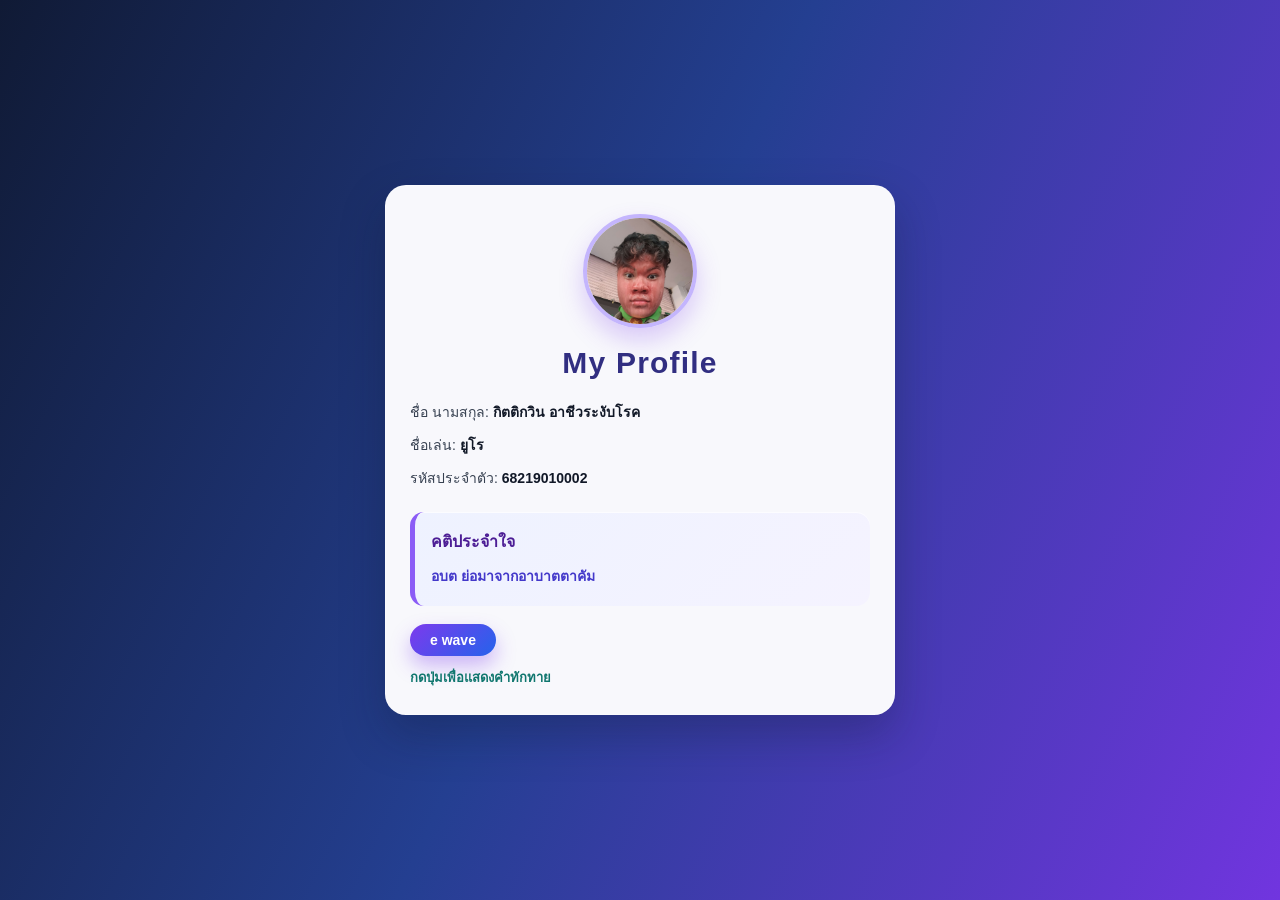
==== index.html @ 777dbc2d "Add profile website Co-authored-by: Copilot <223556219+Copilot@users.noreply.github.com>" ====
<!DOCTYPE html>
<html lang="th">
<head>
    <meta charset="UTF-8">
    <meta name="viewport" content="width=device-width, initial-scale=1.0">
    <title>My Profile</title>
    <link rel="stylesheet" href="style.css">
    <script src="script.js" defer></script>
</head>
<body>
    <main class="profile-card">
        <div class="profile-header">
            <img class="profile-photo" src="images/กูแดง.jpg" alt="รูปโปรไฟล์">
            <h1>My Profile</h1>
        </div>

        <p>ชื่อ นามสกุล: <span id="fullname">กิตติกวิน อาชีวระงับโรค</span></p>
        <p>ชื่อเล่น: <span id="nicname">ยูโร</span></p>
        <p>รหัสประจำตัว: <span id="studentID">68219010002</span></p>

        <div class="motto">
            <h2>คติประจำใจ</h2>
            <p id="motto">อบต ย่อมาจากอาบาตตาคัม</p>
        </div>

        <button id="greetingBtn" type="button">e wave</button>
        <p id="greetingMessage" aria-live="polite">กดปุ่มเพื่อแสดงคำทักทาย</p>
    </main>
</body>
</html>
---- style.css ----
* {
    box-sizing: border-box;
}

body {
    margin: 0;
    min-height: 100vh;
    display: flex;
    align-items: center;
    justify-content: center;
    padding: 20px;
    font-family: 'Segoe UI', Tahoma, Geneva, Verdana, sans-serif;
    background: linear-gradient(115deg, #101a35 0%, #243f91 48%, #7135df 100%);
    color: #1f2937;
}

.profile-card {
    width: min(100%, 510px);
    padding: 28px 24px 24px;
    border-radius: 21px;
    background: #f8f8fc;
    box-shadow: 0 20px 45px rgba(15, 23, 42, 0.28);
    border: 1px solid rgba(255, 255, 255, 0.3);
    line-height: 1.8;
}

.profile-header {
    display: flex;
    flex-direction: column;
    align-items: center;
    gap: 16px;
    margin-bottom: 18px;
    text-align: center;
}

.profile-photo {
    width: 114px;
    height: 114px;
    border-radius: 50%;
    border: 4px solid #c4b5fd;
    box-shadow: 0 12px 25px rgba(124, 58, 237, 0.25);
    object-fit: cover;
    display: block;
}

h1 {
    margin: 0;
    color: #312e81;
    font-size: 30px;
    line-height: 1.25;
    letter-spacing: 0.04em;
}

.profile-card p {
    margin: 8px 0;
    font-size: 14px;
    color: #374151;
}

#fullname,
#nicname,
#studentID {
    font-weight: 700;
    color: #111827;
}

.motto {
    margin-top: 20px;
    padding: 16px;
    border-radius: 14px;
    background: linear-gradient(135deg, #eef2ff, #f5f3ff);
    border-left: 5px solid #8b5cf6;
    box-shadow: inset 0 1px 0 rgba(255, 255, 255, 0.8);
}

.motto h2 {
    margin: 0 0 8px;
    font-size: 16px;
    color: #4c1d95;
}

.motto p {
    margin: 0;
    color: #4338ca;
    font-weight: 600;
}

button {
    margin-top: 18px;
    padding: 8px 20px;
    border: none;
    border-radius: 999px;
    background: linear-gradient(135deg, #7c3aed, #2563eb);
    color: white;
    font-size: 14px;
    font-weight: 700;
    cursor: pointer;
    box-shadow: 0 10px 20px rgba(124, 58, 237, 0.35);
    transition: transform 0.2s ease, box-shadow 0.2s ease, filter 0.2s ease;
}

button:hover {
    transform: translateY(-2px);
    box-shadow: 0 14px 26px rgba(124, 58, 237, 0.4);
    filter: brightness(1.08);
}

button:active {
    transform: translateY(0);
}

#greetingMessage {
    min-height: 24px;
    margin: 10px 0 0;
    color: #0f766e;
    font-weight: 700;
    font-size: 13px;
}

@media (max-width: 480px) {
    body {
        padding: 14px;
    }

    .profile-card {
        padding: 24px 20px;
    }
}
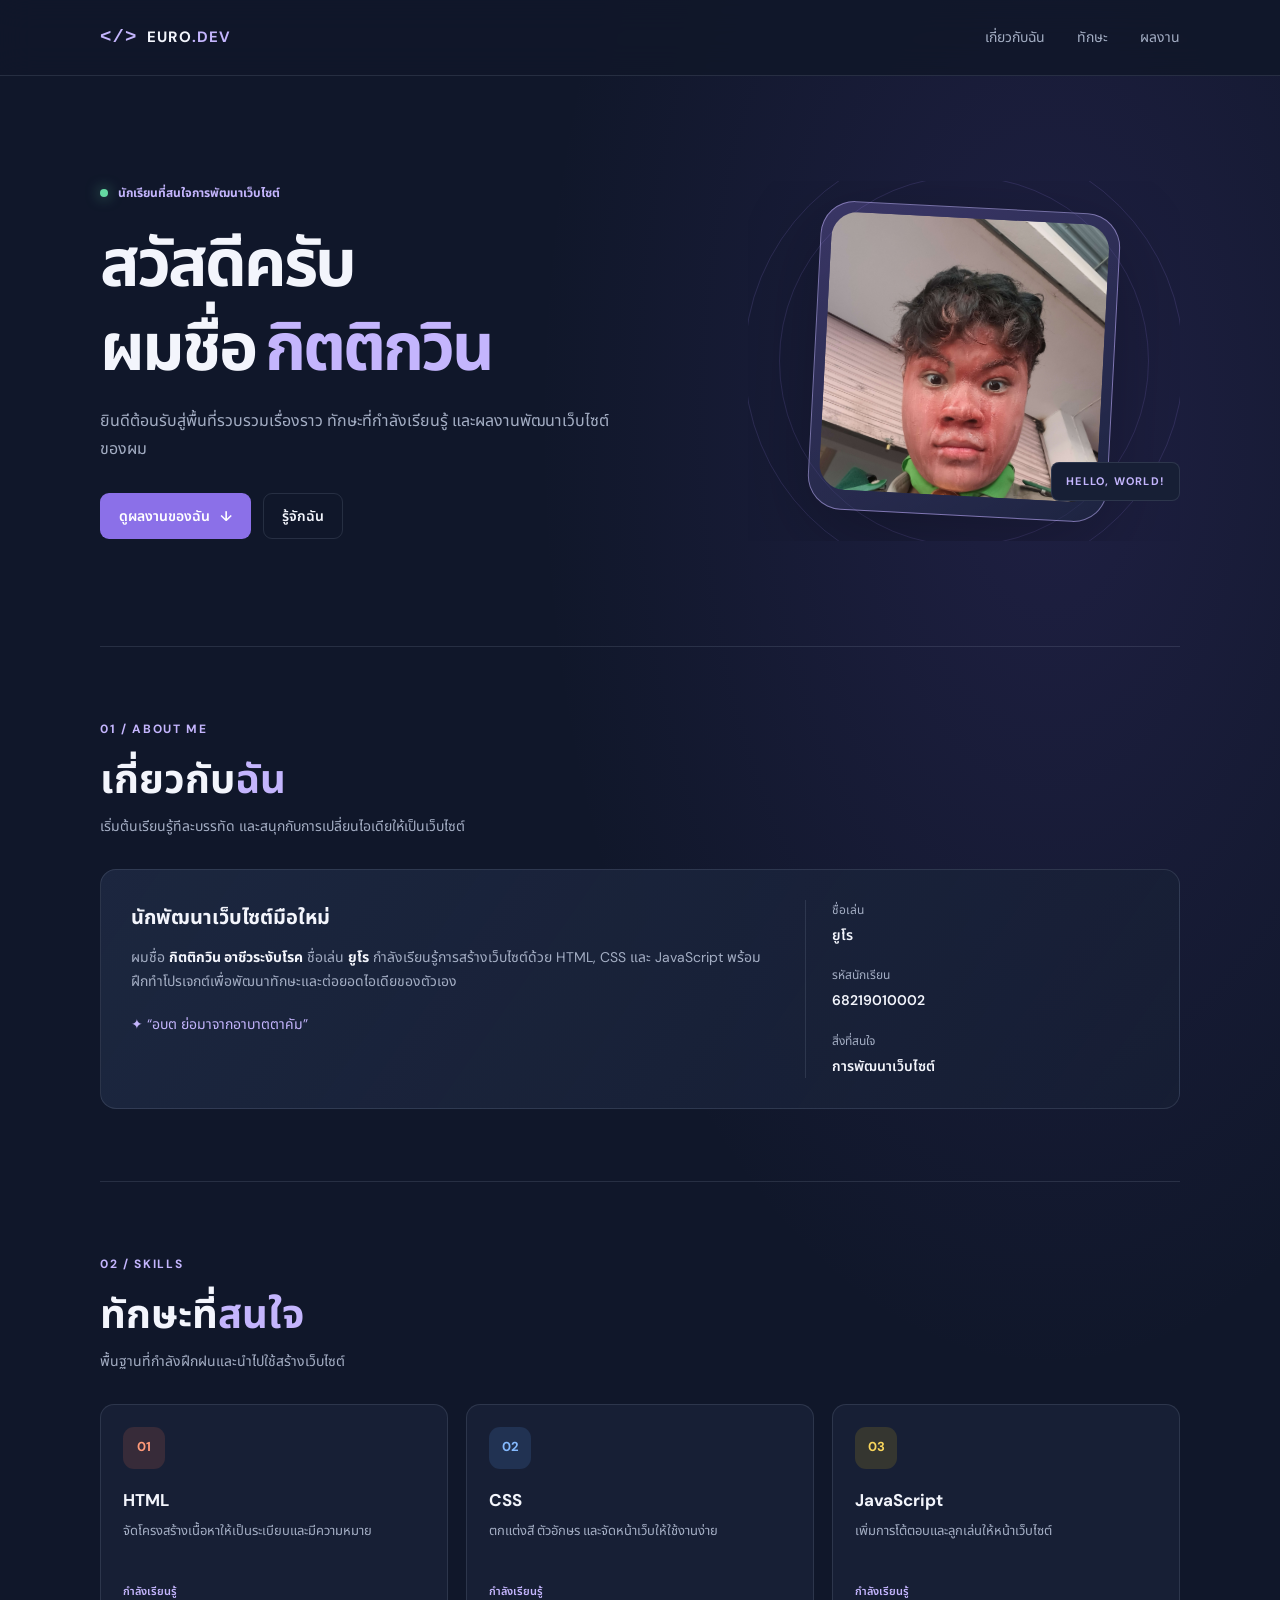
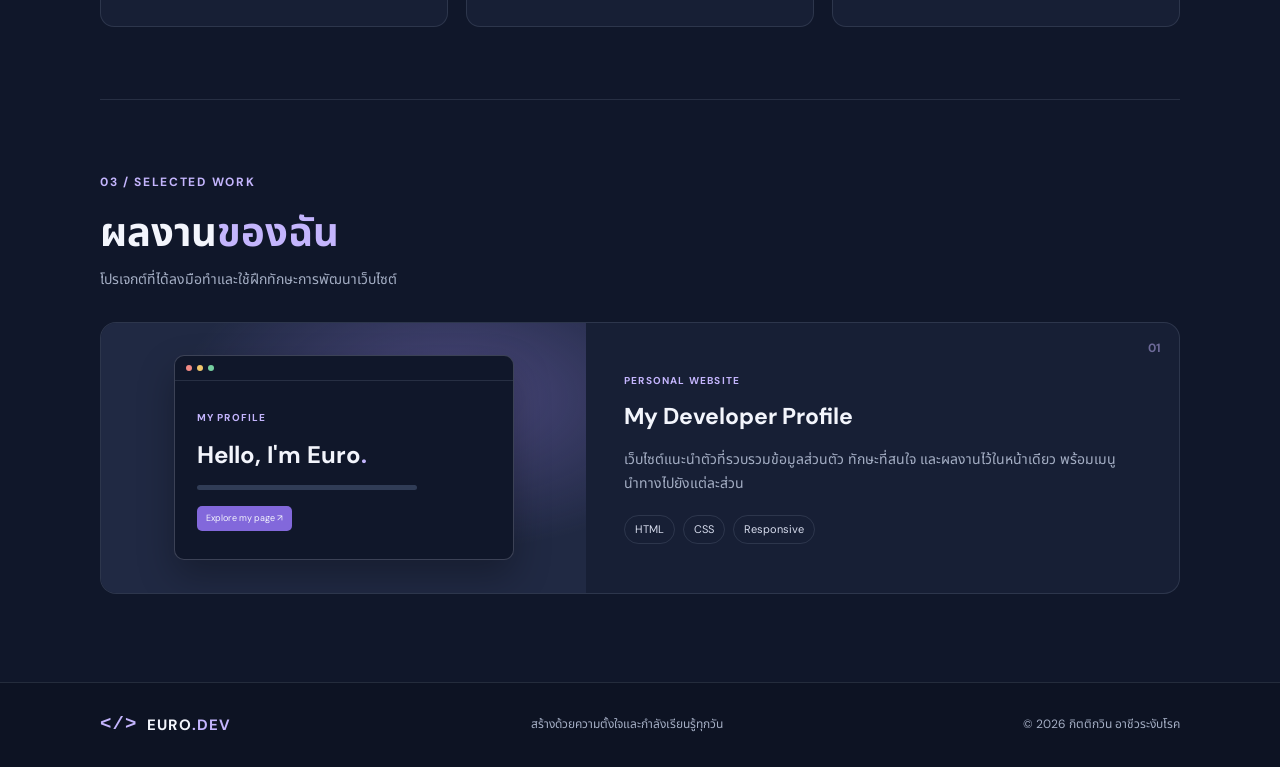
==== commit f8c5a2ef: "Build developer portfolio page Co-authored-by: Copilot <223556219+Copilot@users.noreply.github.com>" ====
--- a/index.html
+++ b/index.html
@@ -3,28 +3,159 @@
 <head>
     <meta charset="UTF-8">
     <meta name="viewport" content="width=device-width, initial-scale=1.0">
-    <title>My Profile</title>
+    <meta name="theme-color" content="#10172a">
+    <meta name="description" content="My Developer Portfolio — เว็บไซต์แนะนำตัวและผลงานของกิตติกวิน อาชีวระงับโรค">
+    <title>My Developer Portfolio | กิตติกวิน</title>
     <link rel="stylesheet" href="style.css">
-    <script src="script.js" defer></script>
 </head>
 <body>
-    <main class="profile-card">
-        <div class="profile-header">
-            <img class="profile-photo" src="images/กูแดง.jpg" alt="รูปโปรไฟล์">
-            <h1>My Profile</h1>
+    <header class="site-header">
+        <a class="brand" href="#home" aria-label="กลับไปส่วนหน้าหลัก">
+            <span class="brand-mark">&lt;/&gt;</span>
+            <span>EURO<span class="brand-accent">.DEV</span></span>
+        </a>
+
+        <nav class="site-nav" aria-label="เมนูหลัก">
+            <a href="#about">เกี่ยวกับฉัน</a>
+            <a href="#skills">ทักษะ</a>
+            <a href="#projects">ผลงาน</a>
+        </nav>
+    </header>
+
+    <main>
+        <section class="hero section-shell" id="home" aria-labelledby="hero-title">
+            <div class="hero-copy">
+                <p class="eyebrow"><span class="status-dot"></span> นักเรียนที่สนใจการพัฒนาเว็บไซต์</p>
+                <h1 id="hero-title">สวัสดีครับ<br>ผมชื่อ <span>กิตติกวิน</span></h1>
+                <p class="hero-description">
+                    ยินดีต้อนรับสู่พื้นที่รวบรวมเรื่องราว ทักษะที่กำลังเรียนรู้
+                    และผลงานพัฒนาเว็บไซต์ของผม
+                </p>
+                <div class="hero-actions">
+                    <a class="button button-primary" href="#projects">ดูผลงานของฉัน <span aria-hidden="true">↓</span></a>
+                    <a class="button button-secondary" href="#about">รู้จักฉัน</a>
+                </div>
+            </div>
+
+            <div class="hero-visual">
+                <div class="photo-frame">
+                    <img src="images/กูแดง.jpg" alt="รูปโปรไฟล์ของกิตติกวิน">
+                </div>
+                <span class="floating-tag">HELLO, WORLD!</span>
+                <span class="visual-orbit orbit-one" aria-hidden="true"></span>
+                <span class="visual-orbit orbit-two" aria-hidden="true"></span>
+            </div>
+        </section>
+
+        <section class="content-section section-shell" id="about" aria-labelledby="about-title">
+            <div class="section-heading">
+                <p class="eyebrow">01 / ABOUT ME</p>
+                <h2 id="about-title">เกี่ยวกับ<span>ฉัน</span></h2>
+                <p>เริ่มต้นเรียนรู้ทีละบรรทัด และสนุกกับการเปลี่ยนไอเดียให้เป็นเว็บไซต์</p>
+            </div>
+
+            <div class="about-card">
+                <div class="about-copy">
+                    <h3>นักพัฒนาเว็บไซต์มือใหม่</h3>
+                    <p>
+                        ผมชื่อ <strong>กิตติกวิน อาชีวระงับโรค</strong> ชื่อเล่น <strong>ยูโร</strong>
+                        กำลังเรียนรู้การสร้างเว็บไซต์ด้วย HTML, CSS และ JavaScript
+                        พร้อมฝึกทำโปรเจกต์เพื่อพัฒนาทักษะและต่อยอดไอเดียของตัวเอง
+                    </p>
+                    <p class="motto"><span aria-hidden="true">✦</span> “อบต ย่อมาจากอาบาตตาคัม”</p>
+                </div>
+                <dl class="profile-details">
+                    <div>
+                        <dt>ชื่อเล่น</dt>
+                        <dd>ยูโร</dd>
+                    </div>
+                    <div>
+                        <dt>รหัสนักเรียน</dt>
+                        <dd>68219010002</dd>
+                    </div>
+                    <div>
+                        <dt>สิ่งที่สนใจ</dt>
+                        <dd>การพัฒนาเว็บไซต์</dd>
+                    </div>
+                </dl>
+            </div>
+        </section>
+
+        <section class="content-section section-shell" id="skills" aria-labelledby="skills-title">
+            <div class="section-heading">
+                <p class="eyebrow">02 / SKILLS</p>
+                <h2 id="skills-title">ทักษะที่<span>สนใจ</span></h2>
+                <p>พื้นฐานที่กำลังฝึกฝนและนำไปใช้สร้างเว็บไซต์</p>
+            </div>
+
+            <ul class="skills-grid">
+                <li class="skill-card">
+                    <span class="skill-icon html-icon" aria-hidden="true">01</span>
+                    <h3>HTML</h3>
+                    <p>จัดโครงสร้างเนื้อหาให้เป็นระเบียบและมีความหมาย</p>
+                    <span class="skill-level">กำลังเรียนรู้</span>
+                </li>
+                <li class="skill-card">
+                    <span class="skill-icon css-icon" aria-hidden="true">02</span>
+                    <h3>CSS</h3>
+                    <p>ตกแต่งสี ตัวอักษร และจัดหน้าเว็บให้ใช้งานง่าย</p>
+                    <span class="skill-level">กำลังเรียนรู้</span>
+                </li>
+                <li class="skill-card">
+                    <span class="skill-icon js-icon" aria-hidden="true">03</span>
+                    <h3>JavaScript</h3>
+                    <p>เพิ่มการโต้ตอบและลูกเล่นให้หน้าเว็บไซต์</p>
+                    <span class="skill-level">กำลังเรียนรู้</span>
+                </li>
+            </ul>
+        </section>
+
+        <section class="content-section projects-section section-shell" id="projects" aria-labelledby="projects-title">
+            <div class="section-heading">
+                <p class="eyebrow">03 / SELECTED WORK</p>
+                <h2 id="projects-title">ผลงาน<span>ของฉัน</span></h2>
+                <p>โปรเจกต์ที่ได้ลงมือทำและใช้ฝึกทักษะการพัฒนาเว็บไซต์</p>
+            </div>
+
+            <article class="project-card">
+                <div class="project-preview" aria-hidden="true">
+                    <div class="preview-window">
+                        <div class="preview-toolbar"><i></i><i></i><i></i></div>
+                        <div class="preview-content">
+                            <span class="preview-label">MY PROFILE</span>
+                            <span class="preview-title">Hello, I'm Euro<span>.</span></span>
+                            <span class="preview-line"></span>
+                            <span class="preview-button">Explore my page ↗</span>
+                        </div>
+                    </div>
+                </div>
+                <div class="project-copy">
+                    <p class="project-type">PERSONAL WEBSITE</p>
+                    <h3>My Developer Profile</h3>
+                    <p>
+                        เว็บไซต์แนะนำตัวที่รวบรวมข้อมูลส่วนตัว ทักษะที่สนใจ
+                        และผลงานไว้ในหน้าเดียว พร้อมเมนูนำทางไปยังแต่ละส่วน
+                    </p>
+                    <ul class="project-tags" aria-label="เทคโนโลยีที่ใช้">
+                        <li>HTML</li>
+                        <li>CSS</li>
+                        <li>Responsive</li>
+                    </ul>
+                </div>
+                <span class="project-number" aria-hidden="true">01</span>
+            </article>
+        </section>
+    </main>
+
+    <footer class="site-footer">
+        <div class="section-shell footer-inner">
+            <a class="brand" href="#home" aria-label="กลับไปด้านบน">
+                <span class="brand-mark">&lt;/&gt;</span>
+                <span>EURO<span class="brand-accent">.DEV</span></span>
+            </a>
+            <p>สร้างด้วยความตั้งใจและกำลังเรียนรู้ทุกวัน</p>
+            <small>© 2026 กิตติกวิน อาชีวระงับโรค</small>
         </div>
-
-        <p>ชื่อ นามสกุล: <span id="fullname">กิตติกวิน อาชีวระงับโรค</span></p>
-        <p>ชื่อเล่น: <span id="nicname">ยูโร</span></p>
-        <p>รหัสประจำตัว: <span id="studentID">68219010002</span></p>
-
-        <div class="motto">
-            <h2>คติประจำใจ</h2>
-            <p id="motto">อบต ย่อมาจากอาบาตตาคัม</p>
-        </div>
-
-        <button id="greetingBtn" type="button">e wave</button>
-        <p id="greetingMessage" aria-live="polite">กดปุ่มเพื่อแสดงคำทักทาย</p>
-    </main>
+    </footer>
 </body>
-</html>+</html>
--- a/style.css
+++ b/style.css
@@ -1,128 +1,763 @@
+@import url('https://fonts.googleapis.com/css2?family=DM+Sans:wght@400;500;600;700&family=Noto+Sans+Thai:wght@400;500;600;700;800&display=swap');
+
+:root {
+    color-scheme: dark;
+    --background: #10172a;
+    --surface: #171f35;
+    --surface-light: #1d2841;
+    --text: #f3f5fc;
+    --muted: #a4aec4;
+    --accent: #a78bfa;
+    --accent-bright: #c4b5fd;
+    --line: rgba(195, 205, 229, 0.13);
+}
+
 * {
     box-sizing: border-box;
 }
 
+html {
+    scroll-behavior: smooth;
+    scroll-padding-top: 88px;
+}
+
 body {
-    margin: 0;
-    min-height: 100vh;
+    min-width: 320px;
+    margin: 0;
+    background:
+        radial-gradient(ellipse at 82% 18%, rgba(108, 76, 195, 0.16), transparent 32rem),
+        var(--background);
+    color: var(--text);
+    font-family: 'DM Sans', 'Noto Sans Thai', sans-serif;
+    line-height: 1.75;
+}
+
+a {
+    color: inherit;
+    text-decoration: none;
+}
+
+.section-shell {
+    width: min(100% - 48px, 1080px);
+    margin-inline: auto;
+}
+
+.site-header {
+    position: sticky;
+    z-index: 10;
+    top: 0;
+    display: flex;
+    min-height: 76px;
+    align-items: center;
+    justify-content: space-between;
+    padding-inline: max(24px, calc((100vw - 1080px) / 2));
+    border-bottom: 1px solid var(--line);
+    background: rgba(16, 23, 42, 0.88);
+    backdrop-filter: blur(16px);
+}
+
+.brand {
+    display: inline-flex;
+    align-items: center;
+    gap: 10px;
+    font-size: 15px;
+    font-weight: 700;
+    letter-spacing: 0.07em;
+}
+
+.brand-mark {
+    color: var(--accent-bright);
+    font-family: monospace;
+    font-size: 19px;
+}
+
+.brand-accent {
+    color: var(--accent-bright);
+}
+
+.site-nav {
     display: flex;
     align-items: center;
+    gap: 32px;
+}
+
+.site-nav a {
+    color: var(--muted);
+    font-size: 14px;
+    transition: color 0.2s ease;
+}
+
+.site-nav a:hover,
+.site-nav a:focus-visible {
+    color: var(--accent-bright);
+}
+
+.hero {
+    display: grid;
+    min-height: 570px;
+    grid-template-columns: 1.15fr 0.85fr;
+    align-items: center;
+    gap: 64px;
+    padding-block: 76px;
+}
+
+.hero-copy {
+    position: relative;
+    z-index: 1;
+}
+
+.eyebrow {
+    margin: 0 0 12px;
+    color: var(--accent-bright);
+    font-size: 12px;
+    font-weight: 700;
+    letter-spacing: 0.14em;
+}
+
+.hero .eyebrow {
+    display: flex;
+    align-items: center;
+    gap: 10px;
+    letter-spacing: 0;
+}
+
+.status-dot {
+    width: 8px;
+    height: 8px;
+    border-radius: 50%;
+    background: #64d9a2;
+    box-shadow: 0 0 14px rgba(100, 217, 162, 0.65);
+}
+
+.hero h1 {
+    margin: 18px 0;
+    font-size: clamp(42px, 6vw, 66px);
+    font-weight: 700;
+    letter-spacing: -0.045em;
+    line-height: 1.27;
+}
+
+.hero h1 span,
+.section-heading h2 span {
+    color: var(--accent-bright);
+}
+
+.hero-description {
+    max-width: 510px;
+    margin: 0;
+    color: var(--muted);
+    font-size: 16px;
+}
+
+.hero-actions {
+    display: flex;
+    flex-wrap: wrap;
+    gap: 12px;
+    margin-top: 30px;
+}
+
+.button {
+    display: inline-flex;
+    min-height: 46px;
+    align-items: center;
     justify-content: center;
-    padding: 20px;
-    font-family: 'Segoe UI', Tahoma, Geneva, Verdana, sans-serif;
-    background: linear-gradient(115deg, #101a35 0%, #243f91 48%, #7135df 100%);
-    color: #1f2937;
-}
-
-.profile-card {
-    width: min(100%, 510px);
-    padding: 28px 24px 24px;
-    border-radius: 21px;
-    background: #f8f8fc;
-    box-shadow: 0 20px 45px rgba(15, 23, 42, 0.28);
-    border: 1px solid rgba(255, 255, 255, 0.3);
-    line-height: 1.8;
-}
-
-.profile-header {
+    gap: 10px;
+    padding: 9px 18px;
+    border: 1px solid transparent;
+    border-radius: 9px;
+    font-size: 14px;
+    font-weight: 600;
+    transition: transform 0.2s ease, background 0.2s ease, border-color 0.2s ease;
+}
+
+.button:hover {
+    transform: translateY(-2px);
+}
+
+.button-primary {
+    background: #8b70e8;
+    color: #fff;
+}
+
+.button-primary:hover {
+    background: #9c84f2;
+}
+
+.button-secondary {
+    border-color: var(--line);
+    color: var(--text);
+}
+
+.button-secondary:hover {
+    border-color: var(--accent);
+}
+
+.hero-visual {
+    position: relative;
+    display: grid;
+    overflow: hidden;
+    min-height: 360px;
+    place-items: center;
+}
+
+.photo-frame {
+    position: relative;
+    z-index: 1;
+    width: min(300px, 75vw);
+    aspect-ratio: 1;
+    padding: 10px;
+    border: 1px solid rgba(196, 181, 253, 0.52);
+    border-radius: 34px;
+    background: linear-gradient(145deg, rgba(167, 139, 250, 0.24), rgba(29, 40, 65, 0.6));
+    box-shadow: 0 24px 80px rgba(0, 0, 0, 0.27);
+    transform: rotate(3deg);
+}
+
+.photo-frame img {
+    width: 100%;
+    height: 100%;
+    border-radius: 26px;
+    object-fit: cover;
+    object-position: center 36%;
+}
+
+.floating-tag {
+    position: absolute;
+    z-index: 2;
+    right: 0;
+    bottom: 40px;
+    padding: 9px 14px;
+    border: 1px solid var(--line);
+    border-radius: 8px;
+    background: var(--surface);
+    color: var(--accent-bright);
+    font-size: 11px;
+    font-weight: 700;
+    letter-spacing: 0.11em;
+}
+
+.visual-orbit {
+    position: absolute;
+    border: 1px solid rgba(167, 139, 250, 0.15);
+    border-radius: 50%;
+}
+
+.orbit-one {
+    width: 370px;
+    height: 370px;
+}
+
+.orbit-two {
+    width: 440px;
+    height: 440px;
+}
+
+.content-section {
+    padding-block: 72px;
+    border-top: 1px solid var(--line);
+}
+
+.section-heading {
+    max-width: 620px;
+    margin-bottom: 30px;
+}
+
+.section-heading h2 {
+    margin: 0;
+    font-size: clamp(30px, 4vw, 40px);
+    line-height: 1.35;
+}
+
+.section-heading > p:last-child {
+    margin: 8px 0 0;
+    color: var(--muted);
+    font-size: 14px;
+}
+
+.about-card {
+    display: grid;
+    grid-template-columns: 1.3fr 0.7fr;
+    gap: 36px;
+    padding: 30px;
+    border: 1px solid var(--line);
+    border-radius: 16px;
+    background: linear-gradient(125deg, rgba(29, 40, 65, 0.92), rgba(23, 31, 53, 0.8));
+}
+
+.about-copy h3,
+.skill-card h3,
+.project-copy h3 {
+    margin: 0 0 10px;
+    font-size: 20px;
+}
+
+.about-copy > p:not(.motto) {
+    margin: 0;
+    color: var(--muted);
+    font-size: 14px;
+}
+
+.about-copy strong {
+    color: var(--text);
+}
+
+.motto {
+    margin: 18px 0 0;
+    color: var(--accent-bright);
+    font-size: 14px;
+}
+
+.profile-details {
+    display: grid;
+    align-content: center;
+    gap: 18px;
+    margin: 0;
+    padding-left: 26px;
+    border-left: 1px solid var(--line);
+}
+
+.profile-details dt {
+    color: var(--muted);
+    font-size: 12px;
+}
+
+.profile-details dd {
+    margin: 2px 0 0;
+    font-size: 14px;
+    font-weight: 600;
+}
+
+.skills-grid {
+    display: grid;
+    grid-template-columns: repeat(3, minmax(0, 1fr));
+    gap: 18px;
+    margin: 0;
+    padding: 0;
+    list-style: none;
+}
+
+.skill-card {
+    min-height: 220px;
+    padding: 22px;
+    border: 1px solid var(--line);
+    border-radius: 14px;
+    background: var(--surface);
+    transition: transform 0.2s ease, border-color 0.2s ease;
+}
+
+.skill-card:hover {
+    transform: translateY(-4px);
+    border-color: rgba(167, 139, 250, 0.48);
+}
+
+.skill-icon {
+    display: grid;
+    width: 42px;
+    height: 42px;
+    margin-bottom: 17px;
+    place-items: center;
+    border-radius: 11px;
+    font-size: 13px;
+    font-weight: 700;
+}
+
+.html-icon {
+    background: rgba(249, 115, 82, 0.14);
+    color: #ff9a79;
+}
+
+.css-icon {
+    background: rgba(96, 165, 250, 0.14);
+    color: #85baff;
+}
+
+.js-icon {
+    background: rgba(250, 204, 21, 0.13);
+    color: #f9d65c;
+}
+
+.skill-card h3 {
+    margin-bottom: 5px;
+    font-size: 17px;
+}
+
+.skill-card p {
+    min-height: 48px;
+    margin: 0;
+    color: var(--muted);
+    font-size: 13px;
+}
+
+.skill-level {
+    display: inline-block;
+    margin-top: 14px;
+    color: var(--accent-bright);
+    font-size: 11px;
+    font-weight: 600;
+}
+
+.projects-section {
+    padding-bottom: 88px;
+}
+
+.project-card {
+    position: relative;
+    display: grid;
+    overflow: hidden;
+    grid-template-columns: 0.9fr 1.1fr;
+    border: 1px solid var(--line);
+    border-radius: 16px;
+    background: var(--surface);
+}
+
+.project-preview {
+    display: grid;
+    min-height: 270px;
+    padding: 28px;
+    place-items: center;
+    background:
+        radial-gradient(ellipse at 72% 28%, rgba(167, 139, 250, 0.32), transparent 55%),
+        #202943;
+}
+
+.preview-window {
+    overflow: hidden;
+    width: min(100%, 340px);
+    border: 1px solid rgba(213, 220, 239, 0.22);
+    border-radius: 10px;
+    background: #10172a;
+    box-shadow: 0 16px 36px rgba(0, 0, 0, 0.28);
+}
+
+.preview-toolbar {
     display: flex;
+    gap: 5px;
+    padding: 9px 11px;
+    border-bottom: 1px solid var(--line);
+}
+
+.preview-toolbar i {
+    width: 6px;
+    height: 6px;
+    border-radius: 50%;
+    background: #707b91;
+}
+
+.preview-toolbar i:first-child {
+    background: #f28a85;
+}
+
+.preview-toolbar i:nth-child(2) {
+    background: #f0c66c;
+}
+
+.preview-toolbar i:last-child {
+    background: #75cfa0;
+}
+
+.preview-content {
+    display: flex;
+    min-height: 178px;
     flex-direction: column;
+    align-items: flex-start;
+    justify-content: center;
+    padding: 22px;
+}
+
+.preview-label,
+.project-type {
+    color: var(--accent-bright);
+    font-size: 10px;
+    font-weight: 700;
+    letter-spacing: 0.12em;
+}
+
+.preview-title {
+    margin-top: 7px;
+    font-size: 24px;
+    font-weight: 700;
+}
+
+.preview-title span {
+    color: var(--accent-bright);
+}
+
+.preview-line {
+    width: 75%;
+    height: 5px;
+    margin-top: 9px;
+    border-radius: 9px;
+    background: #303c56;
+}
+
+.preview-button {
+    margin-top: 16px;
+    padding: 5px 9px;
+    border-radius: 5px;
+    background: #8268db;
+    font-size: 9px;
+}
+
+.project-copy {
+    align-self: center;
+    padding: 38px;
+}
+
+.project-type {
+    margin: 0 0 7px;
+}
+
+.project-copy h3 {
+    font-size: 23px;
+}
+
+.project-copy > p:not(.project-type) {
+    margin: 0;
+    color: var(--muted);
+    font-size: 14px;
+}
+
+.project-tags {
+    display: flex;
+    flex-wrap: wrap;
+    gap: 8px;
+    margin: 19px 0 0;
+    padding: 0;
+    list-style: none;
+}
+
+.project-tags li {
+    padding: 4px 10px;
+    border: 1px solid var(--line);
+    border-radius: 999px;
+    color: #d7dced;
+    font-size: 11px;
+}
+
+.project-number {
+    position: absolute;
+    top: 15px;
+    right: 18px;
+    color: rgba(196, 181, 253, 0.5);
+    font-size: 12px;
+    font-weight: 700;
+}
+
+.site-footer {
+    border-top: 1px solid var(--line);
+    background: rgba(9, 14, 27, 0.45);
+}
+
+.footer-inner {
+    display: flex;
+    min-height: 84px;
     align-items: center;
-    gap: 16px;
-    margin-bottom: 18px;
-    text-align: center;
-}
-
-.profile-photo {
-    width: 114px;
-    height: 114px;
-    border-radius: 50%;
-    border: 4px solid #c4b5fd;
-    box-shadow: 0 12px 25px rgba(124, 58, 237, 0.25);
-    object-fit: cover;
-    display: block;
-}
-
-h1 {
-    margin: 0;
-    color: #312e81;
-    font-size: 30px;
-    line-height: 1.25;
-    letter-spacing: 0.04em;
-}
-
-.profile-card p {
-    margin: 8px 0;
-    font-size: 14px;
-    color: #374151;
-}
-
-#fullname,
-#nicname,
-#studentID {
-    font-weight: 700;
-    color: #111827;
-}
-
-.motto {
-    margin-top: 20px;
-    padding: 16px;
-    border-radius: 14px;
-    background: linear-gradient(135deg, #eef2ff, #f5f3ff);
-    border-left: 5px solid #8b5cf6;
-    box-shadow: inset 0 1px 0 rgba(255, 255, 255, 0.8);
-}
-
-.motto h2 {
-    margin: 0 0 8px;
-    font-size: 16px;
-    color: #4c1d95;
-}
-
-.motto p {
-    margin: 0;
-    color: #4338ca;
-    font-weight: 600;
-}
-
-button {
-    margin-top: 18px;
-    padding: 8px 20px;
-    border: none;
-    border-radius: 999px;
-    background: linear-gradient(135deg, #7c3aed, #2563eb);
-    color: white;
-    font-size: 14px;
-    font-weight: 700;
-    cursor: pointer;
-    box-shadow: 0 10px 20px rgba(124, 58, 237, 0.35);
-    transition: transform 0.2s ease, box-shadow 0.2s ease, filter 0.2s ease;
-}
-
-button:hover {
-    transform: translateY(-2px);
-    box-shadow: 0 14px 26px rgba(124, 58, 237, 0.4);
-    filter: brightness(1.08);
-}
-
-button:active {
-    transform: translateY(0);
-}
-
-#greetingMessage {
-    min-height: 24px;
-    margin: 10px 0 0;
-    color: #0f766e;
-    font-weight: 700;
-    font-size: 13px;
-}
-
-@media (max-width: 480px) {
-    body {
-        padding: 14px;
-    }
-
-    .profile-card {
-        padding: 24px 20px;
-    }
-}+    justify-content: space-between;
+    gap: 18px;
+}
+
+.footer-inner > p,
+.footer-inner small {
+    margin: 0;
+    color: var(--muted);
+    font-size: 12px;
+}
+
+@media (max-width: 760px) {
+    .section-shell {
+        width: min(100% - 36px, 560px);
+    }
+
+    .site-header {
+        min-height: 68px;
+        padding-inline: 18px;
+    }
+
+    .site-nav {
+        gap: 17px;
+    }
+
+    .site-nav a {
+        font-size: 12px;
+    }
+
+    .hero {
+        min-height: auto;
+        grid-template-columns: 1fr;
+        gap: 28px;
+        padding-block: 68px 54px;
+    }
+
+    .hero-visual {
+        min-height: 310px;
+    }
+
+    .photo-frame {
+        width: 250px;
+    }
+
+    .orbit-one {
+        width: 300px;
+        height: 300px;
+    }
+
+    .orbit-two {
+        width: 350px;
+        height: 350px;
+    }
+
+    .floating-tag {
+        right: 8%;
+        bottom: 28px;
+    }
+
+    .content-section {
+        padding-block: 54px;
+    }
+
+    .about-card {
+        grid-template-columns: 1fr;
+        gap: 22px;
+        padding: 24px;
+    }
+
+    .profile-details {
+        grid-template-columns: repeat(3, minmax(0, 1fr));
+        gap: 12px;
+        padding: 19px 0 0;
+        border-top: 1px solid var(--line);
+        border-left: 0;
+    }
+
+    .skills-grid {
+        gap: 12px;
+    }
+
+    .skill-card {
+        padding: 17px;
+    }
+
+    .skill-card p {
+        min-height: 72px;
+    }
+
+    .project-card {
+        grid-template-columns: 1fr;
+    }
+
+    .project-preview {
+        min-height: 240px;
+    }
+
+    .project-copy {
+        padding: 26px;
+    }
+}
+
+@media (max-width: 520px) {
+    .section-shell {
+        width: min(100% - 32px, 440px);
+    }
+
+    .site-header {
+        flex-wrap: wrap;
+        gap: 0 12px;
+        padding-block: 12px;
+    }
+
+    .brand {
+        font-size: 13px;
+    }
+
+    .site-nav {
+        gap: 13px;
+    }
+
+    .site-nav a {
+        font-size: 11px;
+    }
+
+    .hero {
+        padding-top: 52px;
+    }
+
+    .hero h1 {
+        font-size: clamp(38px, 11vw, 52px);
+    }
+
+    .hero-description {
+        font-size: 14px;
+    }
+
+    .hero-visual {
+        min-height: 270px;
+    }
+
+    .photo-frame {
+        width: 220px;
+    }
+
+    .orbit-one {
+        width: 260px;
+        height: 260px;
+    }
+
+    .orbit-two {
+        width: 310px;
+        height: 310px;
+    }
+
+    .floating-tag {
+        right: 0;
+        bottom: 17px;
+    }
+
+    .section-heading h2 {
+        font-size: 30px;
+    }
+
+    .skills-grid {
+        grid-template-columns: 1fr;
+    }
+
+    .skill-card {
+        min-height: auto;
+    }
+
+    .skill-card p {
+        min-height: 0;
+    }
+
+    .skill-level {
+        margin-top: 10px;
+    }
+
+    .profile-details {
+        grid-template-columns: 1fr;
+        gap: 12px;
+    }
+
+    .footer-inner {
+        min-height: 120px;
+        flex-wrap: wrap;
+        justify-content: space-between;
+        padding-block: 18px;
+    }
+
+    .footer-inner > p {
+        order: 1;
+        width: 100%;
+    }
+}
+
+@media (prefers-reduced-motion: reduce) {
+    html {
+        scroll-behavior: auto;
+    }
+
+    *,
+    *::before,
+    *::after {
+        transition-duration: 0.01ms !important;
+    }
+}
